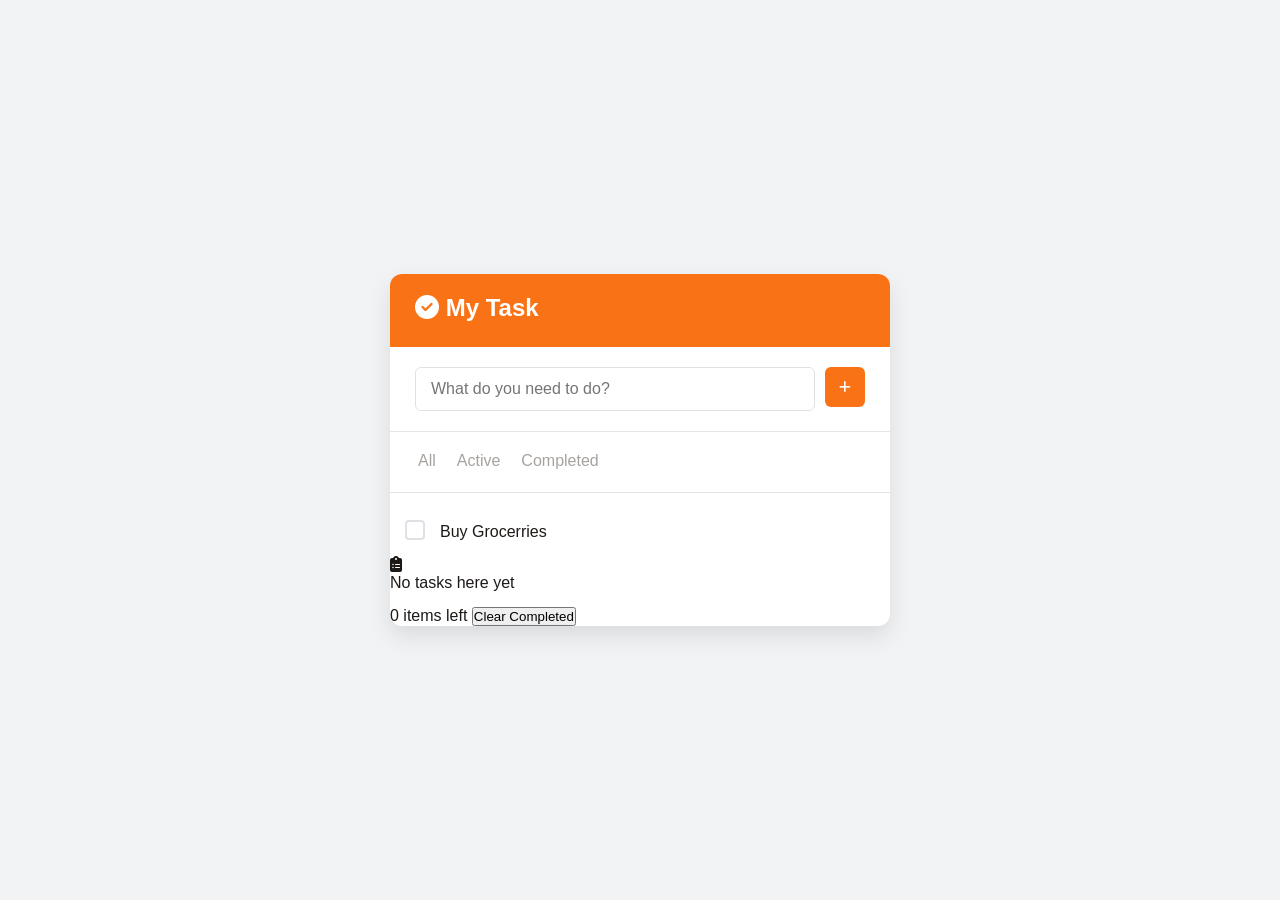
==== To-DO/index.html @ 25db21c9 "Added To-Do" ====
<!DOCTYPE html>
<html lang="en">
  <head>
    <meta charset="UTF-8" />
    <meta name="viewport" content="width=device-width, initial-scale=1.0" />
    <title>Document</title>
    <link rel="stylesheet" href="style.css" />
    <link
      rel="stylesheet"
      href="https://cdnjs.cloudflare.com/ajax/libs/font-awesome/6.7.2/css/all.min.css"
      integrity="sha512-Evv84Mr4kqVGRNSgIGL/F/aIDqQb7xQ2vcrdIwxfjThSH8CSR7PBEakCr51Ck+w+/U6swU2Im1vVX0SVk9ABhg=="
      crossorigin="anonymous"
      referrerpolicy="no-referrer"
    />
  </head>
  <body>
    <div class="app">
      <header>
        <h1>
          <i class="fas fa-check-circle"></i>
          My Task
        </h1>
        <div id="date"></div>
      </header>
      <div class="todo-input">
        <input
          type="text"
          id="task-input"
          placeholder="What do you need to do?"
        />
        <button id="add-task">
          <i class="fas fa-plus"></i>
        </button>
      </div>
      <div class="filters">
        <span class="filter active" data-filter="all"> All </span>
        <span class="filter active" data-filter="active"> Active </span>
        <span class="filter active" data-filter="completed"> Completed </span>
      </div>
      <div class="todos-container">
        <ul id="todos-list">
          <li class="todo-item">
            <label class="checkbox-container">
              <input type="checkbox" class="todo-checkbox" />
              <span class="checkmark"></span>
            </label>
            <span class="todo-item-text">Buy Grocerries</span>
            <button class="delete-btn"><i class="fas fa-times"></i></button>
          </li>
        </ul>
        <div class="empty-state hidden">
          <i class="fas fa-clipboard-list"></i>
          <p>No tasks here yet</p>
        </div>
      </div>
      <footer>
        <p id="items-left">
          0 items left
          <button id="clear-completed">Clear Completed</button>
        </p>
      </footer>
    </div>
    <script src="script.js"></script>
  </body>
</html>
---- To-DO/style.css ----
* {
  margin: 0;
  padding: 0;
  box-sizing: border-box;
}

:root {
  --primary: #f97316;
  --primary-light: #fdba74;
  --dark: #1c1917;
  --light: #fafaf9;
  --gray: #a8a29e;
  --danger: #dc2626;
  --success: #16a34a;
  --border: #e7e5e4;
}
body {
  font-family: sans-serif;
  background-color: #f1f3f5;
  min-height: 100vh;
  display: flex;
  justify-content: center;
  align-items: center;
  padding: 20px;
  color: var(--dark);
}
.app {
  width: 100%;
  max-width: 500px;
  background-color: #fff;
  border-radius: 12px;
  overflow: hidden;
  box-shadow: 0 10px 25px rgba(0, 0, 0, 0.1);
}

header {
  background-color: var(--primary);
  color: white;
  padding: 20px 25px;
}
header h1 {
  font-size: 24px;
  margin-bottom: 5px;
  font-weight: 600;
}
header p {
  font-size: 14px;
  opacity: 0.9;
}

.todo-input {
  padding: 20px 25px;
  display: flex;
  gap: 10px;
  border-color: var(--border);
  border-bottom: 1px solid var(--border);
}
.todo-input input {
  flex: 1;
  padding: 12px 15px;
  border: 1px solid #dee2e6;
  font-size: 1rem;
  transition: all 0.2s;
  border-radius: 6px;
}

.todo-input input:focus {
  outline: none;
  border-color: var(--primary);
  box-shadow: 0 0 0 3px rgba(119, 73, 248, 0.15);
}
.todo-input button {
  background-color: var(--primary);
  color: white;
  width: 40px;
  height: 40px;
  border: none;
  border-radius: 6px;
  cursor: pointer;
  transition: all 0.2s;
}
.todo-input button:hover {
  background-color: var(--primary-light);
}
.filters {
  display: flex;
  gap: 15px;
  padding: 15px 25px;
  border-bottom: 1px solid var(--border);
}
.filter {
  padding: 5px 3px;
  cursor: pointer;
  color: var(--gray);
  border-bottom: 2px solid transparent;
  transition: all 0.2s;
}
.filter:hover {
  color: var(--primary);
}

.filter :active {
  color: var(--primary);
  border-bottom: 2px solid var(--primary);
  font-weight: 500;
}
.todos-container {
  padding: 15px 0;
  max-height: 300px;
  overflow-y: auto;
}
#todos-list{
    list-style-type: none;

}
.todo-item{
    padding: 12px 15px;
    display: flex;
    align-items: center;
    transition: background-color 0.2s;
}
.todo-item:hover{
    background-color: var(--light);
}
.checkbox-container{
    margin-right: 15px;
}
.todo-checkbox{
    opacity: 0;
    position: absolute ;
}
.checkmark{
    display: inline-block;
    width: 20px;
    height: 20px;
    border: 2px solid #dee2e6;
    border-radius: 4px;
    position: relative;
    cursor: pointer;
    transition: all 0.2s;
}

.todo-checkbox:checked+ .checkmark{
    background-color: var(--success);
    border-color: var(--success);
}

.todo-checkbox:checked+ .checkmark::after{
    content: "";
    position: absolute;
    left: 6px;
    top: 2px;
    width: 5px;
    height: 10px;
    border: solid white;
    border-width: 0 2px 2px 0;
    transform: rotate(45deg);
}
.todo-item-text{
    flex: 1;
    font-size: 1rem;
    transition: all 0.2s;
}

.todo-item.completed  .todo-item-text{
    text-decoration: line-through;
    color: var(--gray);
}

.delete-btn{
    background: none;
    border: none;
    color: var(--gray);
    cursor: pointer;
    font-size: 16px;
    opacity: 0;
    transform: all 0.2s;
}
.todo-item:hover .delete-btn{
    opacity: 1;
}

.delete-btn:hover{
    color: var(--danger);
}
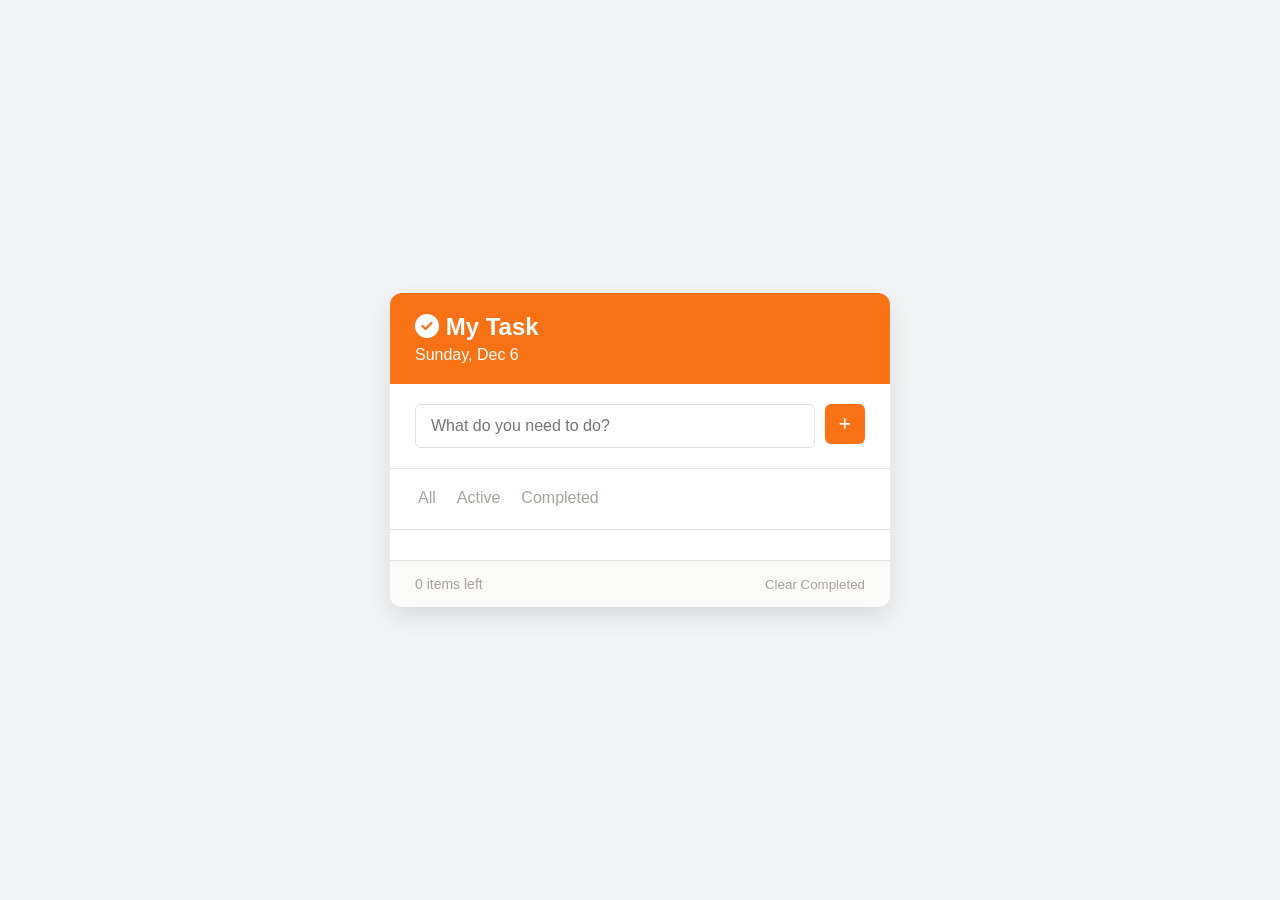
==== commit f7619685: "Added updated To-Do" ====
--- a/To-DO/index.html
+++ b/To-DO/index.html
@@ -39,14 +39,14 @@
       </div>
       <div class="todos-container">
         <ul id="todos-list">
-          <li class="todo-item">
+          <!-- <li class="todo-item">
             <label class="checkbox-container">
               <input type="checkbox" class="todo-checkbox" />
               <span class="checkmark"></span>
             </label>
             <span class="todo-item-text">Buy Grocerries</span>
             <button class="delete-btn"><i class="fas fa-times"></i></button>
-          </li>
+          </li> -->
         </ul>
         <div class="empty-state hidden">
           <i class="fas fa-clipboard-list"></i>
@@ -54,10 +54,9 @@
         </div>
       </div>
       <footer>
-        <p id="items-left">
-          0 items left
-          <button id="clear-completed">Clear Completed</button>
-        </p>
+        <p id="items-left">0 items left</p>
+        
+        <button id="clear-completed">Clear Completed</button>
       </footer>
     </div>
     <script src="script.js"></script>
--- a/To-DO/style.css
+++ b/To-DO/style.css
@@ -109,77 +109,121 @@
   max-height: 300px;
   overflow-y: auto;
 }
-#todos-list{
-    list-style-type: none;
-
-}
-.todo-item{
-    padding: 12px 15px;
-    display: flex;
-    align-items: center;
-    transition: background-color 0.2s;
-}
-.todo-item:hover{
-    background-color: var(--light);
-}
-.checkbox-container{
-    margin-right: 15px;
-}
-.todo-checkbox{
-    opacity: 0;
-    position: absolute ;
-}
-.checkmark{
-    display: inline-block;
-    width: 20px;
-    height: 20px;
-    border: 2px solid #dee2e6;
-    border-radius: 4px;
-    position: relative;
-    cursor: pointer;
-    transition: all 0.2s;
-}
-
-.todo-checkbox:checked+ .checkmark{
-    background-color: var(--success);
-    border-color: var(--success);
-}
-
-.todo-checkbox:checked+ .checkmark::after{
-    content: "";
-    position: absolute;
-    left: 6px;
-    top: 2px;
-    width: 5px;
-    height: 10px;
-    border: solid white;
-    border-width: 0 2px 2px 0;
-    transform: rotate(45deg);
-}
-.todo-item-text{
-    flex: 1;
-    font-size: 1rem;
-    transition: all 0.2s;
-}
-
-.todo-item.completed  .todo-item-text{
-    text-decoration: line-through;
-    color: var(--gray);
-}
-
-.delete-btn{
-    background: none;
-    border: none;
-    color: var(--gray);
-    cursor: pointer;
-    font-size: 16px;
-    opacity: 0;
-    transform: all 0.2s;
-}
-.todo-item:hover .delete-btn{
-    opacity: 1;
-}
-
-.delete-btn:hover{
-    color: var(--danger);
+#todos-list {
+  list-style-type: none;
+}
+.todo-item {
+  padding: 12px 15px;
+  display: flex;
+  align-items: center;
+  transition: background-color 0.2s;
+}
+.todo-item:hover {
+  background-color: var(--light);
+}
+.checkbox-container {
+  margin-right: 15px;
+}
+.todo-checkbox {
+  opacity: 0;
+  position: absolute;
+}
+.checkmark {
+  display: inline-block;
+  width: 20px;
+  height: 20px;
+  border: 2px solid #dee2e6;
+  border-radius: 4px;
+  position: relative;
+  cursor: pointer;
+  transition: all 0.2s;
+}
+
+.todo-checkbox:checked + .checkmark {
+  background-color: var(--success);
+  border-color: var(--success);
+}
+
+.todo-checkbox:checked + .checkmark::after {
+  content: "";
+  position: absolute;
+  left: 6px;
+  top: 2px;
+  width: 5px;
+  height: 10px;
+  border: solid white;
+  border-width: 0 2px 2px 0;
+  transform: rotate(45deg);
+}
+.todo-item-text {
+  flex: 1;
+  font-size: 1rem;
+  transition: all 0.2s;
+}
+
+.todo-item.completed .todo-item-text {
+  text-decoration: line-through;
+  color: var(--gray);
+}
+
+.delete-btn {
+  background: none;
+  border: none;
+  color: var(--gray);
+  cursor: pointer;
+  font-size: 16px;
+  opacity: 0;
+  transform: all 0.2s;
+}
+.todo-item:hover .delete-btn {
+  opacity: 1;
+}
+
+.delete-btn:hover {
+  color: var(--danger);
+}
+
+.empty-state {
+  display: flex;
+  flex-direction: column;
+  align-items: center;
+  justify-content: center;
+  padding: 40px 0;
+  color: var(--gray);
+}
+
+.empty-state i {
+  font-size: 40px;
+  margin-bottom: 10px;
+  opacity: 0.7;
+}
+
+.hidden {
+  display: none;
+}
+
+footer {
+  display: flex;
+  justify-content: space-between;
+  align-items: center;
+  padding: 15px 25px;
+  border-top: 1px solid var(--border);
+  background-color: var(--light);
+  font-size: 14px;
+}
+
+#items-left {
+  color: var(--gray);
+}
+
+#clear-completed {
+  background: none;
+  border: none;
+  color: var(--gray);
+  cursor: pointer;
+  transition: all 0.2s;
+}
+
+#clear-completed:hover{
+  color: var(--danger);
 }
